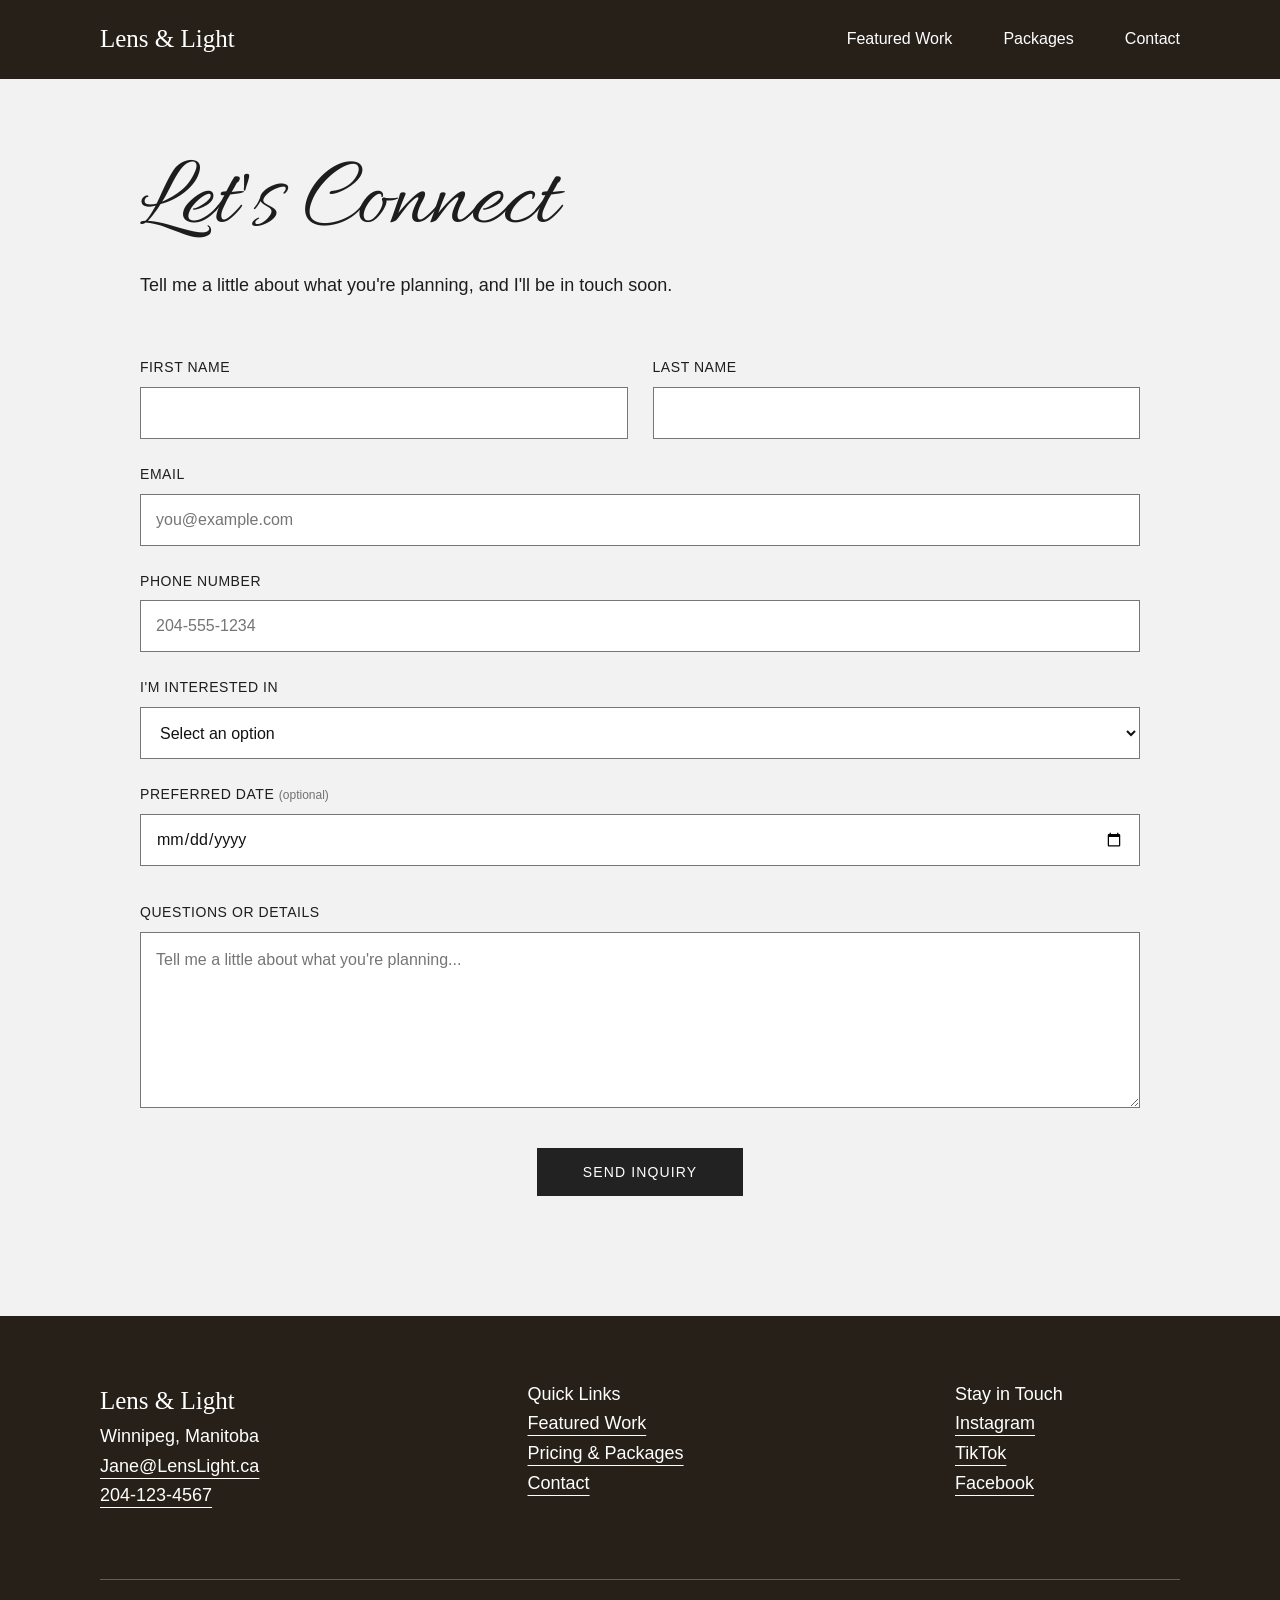
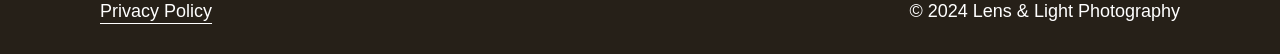
==== contact.html @ 092c78a9 "whole site" ====
<!DOCTYPE html>
<html lang="en">
<head>
	<meta charset="UTF-8">
	<meta name="viewport" content="width=device-width, initial-scale=1.0">
	<meta name="description" content="Lens & Light Photography — thoughtful photography for life's honest, luminous moments.">
    <title>Lens &amp; Light Photography | Contact</title>
    <link rel="preconnect" href="https://fonts.googleapis.com">
    <link rel="preconnect" href="https://fonts.gstatic.com" crossorigin>
    <link href="https://fonts.googleapis.com/css2?family=Allura&family=Homemade+Apple&display=swap" rel="stylesheet">
	<link rel="stylesheet" href="styles.css">
</head>
<body>
	<header id="top" class="header content-padding">
		<div class="header-content content">
			<nav class="nav" aria-label="Main navigation">
				<div class="logo-div">
					<a class="brand" href="index.html">Lens &amp; Light</a>
                    <button type="button" class="hamburger" aria-label="Open navigation menu" aria-expanded="false" aria-controls="main-navigation">
                        <svg viewBox="0 0 24 24" aria-hidden="true" focusable="false">
                            <path d="m6 9 6 6 6-6"></path>
                        </svg>
                    </button>
				</div>
                <div class="nav-links" id="main-navigation">
					<a href="weddings-featured-work.html" class="nav">Featured Work</a>
					<a href="packages.html" class="nav">Packages</a>
					<a href="#" class="nav active">Contact</a>
				</div>
			</nav>
		</div>
	</header>
    <main class="content-padding">
			<div class="content form">
                <h1 class="heading-font">Let's Connect</h1>
                <p>
                    Tell me a little about what you're planning, and I'll
                    be in touch soon.
                </p>

                <form class="contact-form">

                    <!-- First + Last Name -->
                    <div class="name-fields">

                        <div class="form-group">
                            <label for="first-name">First Name</label>
                            <input
                                type="text"
                                id="first-name"
                                name="first-name"
                                autocomplete="given-name"
                                required
                            >
                        </div>

                        <div class="form-group">
                            <label for="last-name">Last Name</label>
                            <input
                                type="text"
                                id="last-name"
                                name="last-name"
                                autocomplete="family-name"
                                required
                            >
                        </div>

                    </div>


                    <!-- Email -->
                    <div class="form-group">
                        <label for="email">Email</label>
                        <input
                            type="email"
                            id="email"
                            name="email"
                            pattern="[a-z0-9._%+-]+@[a-z0-9.-]+\.[a-z]{2,}$"
                            autocomplete="email"
                            placeholder="you@example.com"
                            required
                        >
                    </div>


                    <!-- Phone -->
                    <div class="form-group">
                        <label for="phone">Phone Number</label>
                        <input
                            type="tel"
                            id="phone"
                            name="phone"
                            autocomplete="tel"
                            placeholder="204-555-1234"
                            pattern="[0-9\s\-\(\)\+]{10,20}"
                            title="Please enter a valid phone number."
                            required
                        >
                    </div>


                    <!-- Interested In -->
                    <div class="form-group">
                        <label for="interest">I'm Interested In</label>

                        <select id="interest" name="interest" required>
                            <option value="" disabled selected>
                                Select an option
                            </option>
                            <option value="wedding">Weddings</option>
                            <option value="portraits">Portraits</option>
                            <option value="lifestyle">Lifestyle</option>
                        </select>
                    </div>


                    <!-- Date -->
                    <div class="form-group">
                        <label for="date">
                            Preferred Date
                            <span class="optional">(optional)</span>
                        </label>

                        <input
                            type="date"
                            id="date"
                            name="date"
                        >

                        <span id="date-error" class="field-error"></span>
                    </div>

                    <!-- Questions -->
                     <div class="form-group">
                        <label for="questions">Questions or Details</label>
                        <textarea
                            id="questions"
                            name="questions"
                            rows="6"
                            placeholder="Tell me a little about what you're planning..."
                        ></textarea>
                    </div>


                    <!-- Submit -->
                    <button type="submit" class="submit-button">
                        Send Inquiry
                    </button>

                </form>
            </div>
        </section>
	</main>
	<footer class="footer">
		<div class="content">
			<div class="columns">
				<div class="footer-link-section">
					<a href="index.html" class="brand">Lens & Light</a>
					<p class="no-margin">Winnipeg, Manitoba</p>
					<a href="mailto:Jane@LensLight.ca">Jane@LensLight.ca</a>
					<a href="tel:2041234567">204-123-4567</a>
				</div>
				<div class="footer-link-section">
					<p class="no-margin">Quick Links</p>
					<a href="weddings-featured-work.html">Featured Work</a>
					<a href="packages.html">Pricing & Packages</a>
					<a href="#top">Contact</a>
				</div>
				<div class="footer-link-section">
					<p class="no-margin">Stay in Touch</p>
					<a href="#">Instagram</a>
					<a href="#">TikTok</a>
					<a href="#">Facebook</a>
				</div>
			</div>
			<div class="columns">
				<div class="terms">
					<a href="#">Privacy Policy</a>
					<!-- <a href="#">Terms of Service</a> -->
				</div>
				<p class="no-margin">&copy; 2024 Lens &amp; Light Photography</p>	
			</div>
		</div>
	</footer>

    <script>
        const form = document.querySelector(".contact-form");
        const dateInput = document.querySelector("#date");
        const dateError = document.querySelector("#date-error");

        // Set today's date as the minimum selectable date
        const today = new Date();
        const year = today.getFullYear();
        const month = String(today.getMonth() + 1).padStart(2, "0");
        const day = String(today.getDate()).padStart(2, "0");

        const todayString = `${year}-${month}-${day}`;

        dateInput.min = todayString;
                		const hamburger = document.querySelector(".hamburger");
                		const navigationLinks = document.querySelector(".nav-links");

                		function toggleNavigation() {
                			const isOpen = navigationLinks.classList.toggle("is-open");
                			hamburger.setAttribute("aria-expanded", isOpen);
                			hamburger.setAttribute("aria-label", isOpen ? "Close navigation menu" : "Open navigation menu");
                		}

                		hamburger.addEventListener("click", toggleNavigation);
                		hamburger.addEventListener("keydown", (event) => {
                			if (event.key === "Enter" || event.key === " ") {
                				event.preventDefault();
                				toggleNavigation();
                			}
                		});



        form.addEventListener("submit", function (event) {

            dateError.textContent = "";

            // Only validate the date if one was entered
            if (dateInput.value) {

                const selectedDate = new Date(dateInput.value + "T00:00:00");
                const currentDate = new Date();

                // Remove the time from today's date
                currentDate.setHours(0, 0, 0, 0);

                if (selectedDate <= currentDate) {
                    event.preventDefault();

                    dateError.textContent =
                        "Please select a date in the future.";

                    dateInput.focus();
                }
            }
        });
    </script>
</body>
</html>
---- styles.css ----
:root {
    --background: #F2F2F2;
    --accent-lighter: #ded8d0;
    --accent-light: #B9A28C;
    --accent-dark: #543719;
    --header-background: #262018;
    --font-color: #1D1D1D;
    --paper: #FBF9F6;
    --line: rgba(84, 55, 25, 0.24);
}

html {
    scroll-behavior: smooth;
}

* {
    box-sizing: border-box;
    font-family: "Inter", sans-serif;
    font-size: 18px;
    color: var(--font-color);
}

body {
    line-height: 1.55;
}

h1, h2, h3, h4, h5, h6 {
    margin-top: 0;
    margin-bottom: 12px;
}

h1 {
    font-size: 100px;
    line-height: 1;
}
h2 {
    font-size: 70px;
    line-height: 1;
}
h2.smaller {
    font-size: 40px;
    font-weight: 400;
}

.heading-font {
  font-family: "Allura", cursive;
  font-weight: 400;
  font-style: normal;
}

a.nav {
    text-decoration: none;
}

main {
    min-height: 80vh;
}

.no-margin {
    margin: 0;
    padding: 0;
}

body {
    background-color: var(--background);
    margin: 0;
    width: 100%;
}

.white-menu {
    stroke: white !important;
}

.content {
    max-width: 1400px;
}
.content.form {
    max-width: 1000px;
}
.content:not(.footer *) {
    margin: 0 auto;
}
.content-padding {
    padding-left: 100px;
    padding-right: 100px;
}
.content-margin {
    margin-left: 100px;
    margin-right: 100px;
}

.header {
    padding-top: 18px;
    padding-bottom: 18px;
}
.header.home {
    position: relative;
    isolation: isolate;
    background-image: url("images/hero.jpg");
    background-repeat: no-repeat;
    background-size: cover;
    background-position: right center; 
    height: 960px;
}
.header.home::before {
    position: absolute;
    inset: 0;
    z-index: -1;
    background: linear-gradient(180deg, rgba(215, 211, 202, 0.3) 0%, rgba(4, 4, 4, 0.08) 42%, rgba(0, 0, 0, 0.64) 100%);
    content: "";
}
.header:not(.home) {
    background-color: var(--header-background);
    color: white;
}
.header-content {
    display: flex;
    flex-direction: column;
    gap: 50px;
    height: 100%;
}
.nav {
    display: flex;
    flex-direction: row;
    justify-content: space-between;
    align-items: center;
    font-size: 16px;
}
.logo-div {
    display: flex;
}
.brand {
    text-decoration: none;
    font-family: "Homemade Apple", cursive;
    font-weight: 400;
    font-style: normal;
    font-size: 25px;
    line-height: 170%;
}
.hamburger {
    visibility: hidden;
    cursor: pointer;
}
.nav-links {
    display: flex;
    flex-direction: row;
    /* gap: clamp(1rem, 2.5rem, 2.5rem); */
    gap: 4vw;
    width: fit-content;
    flex-wrap: wrap;
}
.nav .brand, .nav-links a {
    width: fit-content;
}
.header .nav-links a {
    position: relative;
    text-decoration: none;
}
.header .nav-links a::after {
    position: absolute;
    right: 0;
    bottom: -6px;
    left: 0;
    height: 1.5px;
    background-color: currentColor;
    content: "";
    transform: scaleX(0);
    transform-origin: right;
    transition: transform 0.25s ease;
}
.header .nav-links a:hover::after,
.header .nav-links a:focus-visible::after {
    transform: scaleX(1);
    transform-origin: left;
}
.header:not(.home) .nav .brand, .header:not(.home) .nav-links a {
    color: white;
}

.page-intro {
    margin: 0 auto;
    padding-top: 96px;
    padding-bottom: 36px;
}
.page-intro h1 {
    margin-bottom: 8px;
    font-size: 82px;
    line-height: 1.4;
}
.page-intro p {
    margin: 0 auto;
    font-size: 18px;
}
.page-intro .section-kicker {
    color: var(--accent-dark);
}
.tabs-section {
    padding-top: 50px;
    padding-bottom: 70px;
}
.tabs-section.mobile {
    display: none;
}

.hero-copy {
    max-width: 760px;
    margin-top: auto;
    padding-bottom: 88px;
    color: white;
}
.hero-copy h1,
.hero-copy p {
    color: white;
}
.hero-copy h1 {
    max-width: 1000px;
    font-size: 92px;
    margin-bottom: 12px;
    line-height: 0.95;
}
.hero-eyebrow,
.section-kicker {
    margin: 0 0 14px;
    color: var(--accent-dark);
    font-size: 13px;
    font-weight: 600;
    letter-spacing: 0.16em;
    line-height: 1.2;
    text-transform: uppercase;
}
.hero-intro {
    max-width: 470px;
    margin: 0 0 28px;
    font-size: 19px;
    line-height: 1.45;
}
.hero-actions {
    display: flex;
    align-items: center;
    gap: 26px;
}
.hero-button {
    padding: 13px 22px;
    border: 1px solid white;
    color: white;
    font-size: 14px;
    letter-spacing: 0.08em;
    text-decoration: none;
    text-transform: uppercase;
    transition: background-color 0.25s ease, color 0.25s ease;
}
.hero-button:hover,
.hero-button:focus-visible {
    background-color: white;
    color: var(--header-background);
}
.hero-text-link {
    color: white;
    font-size: 15px;
    text-underline-offset: 5px;
}
.hero-text-link span {
    color: inherit;
    display: inline-block;
    margin-left: 5px;
    transition: transform 0.25s ease;
}
.hero-text-link:hover span,
.hero-text-link:focus-visible span {
    transform: translate(3px, -3px);
}

#about {
    background-color: var(--paper);
    border-bottom: 1px solid var(--line);
}
#about .content {
    display: flex;
    flex-direction: row;
    gap: 50px;
    align-items: center;
    justify-content: space-between;
}
.top-padding { 
    padding-top: 100px;
}
.t-b-padding { 
    padding-top: 100px;
    padding-bottom: 100px;
}
.bottom-padding {
    padding-bottom: 180px;
}
#about .left {
    display: flex;
    flex-direction: column;
    flex: 1;
    gap: 18px;
}
#about .right {
    display: flex;
    align-items: center;
    width: 400px;
}
#about .right img {
    display: block;
    width: min(400px, 100%);
    height: 520px;
    object-fit: cover;
    box-shadow: 18px 18px 0 var(--accent-light);
}
.about-heading h4 {
    color: var(--accent-dark);
    font-size: 16px;
    font-weight: 500;
    letter-spacing: 0.03em;
}
.about-content {
    max-width: 600px;
}
.about-content p {
    margin: 0 0 16px;
}
.about-content p:last-child {
    margin-bottom: 0;
}


/* Image carousel */
.carousel {
    position: relative;
    width: 100%;
    max-width: 1200px;
    margin: 0 auto;

    display: flex;
    align-items: center;
}
.carousel-track-container {
    width: 100%;
    overflow: hidden;
    background-color: var(--accent-lighter);
    padding-top: 20px;
    padding-bottom: 20px;
}
.carousel-track {
    display: flex;

    transition: transform 0.5s ease;
}
.carousel-slide {
    flex: 0 0 100%;
    width: 100%;
    overflow: hidden;
}
.carousel-slide img {
    display: block;
    width: auto;
    height: 550px;
    max-width: none;
    position: relative;
    left: 50%;
    transform: translateX(-50%);
}
/* ---------- Arrows ---------- */
.carousel-button {
    position: absolute;
    top: 50%;
    transform: translateY(-50%);
    z-index: 2;

    width: 50px;
    height: 50px;

    border: none;
    border-radius: 50%;

    background: var(--background);
    color: #222;

    font-size: 25px;
    line-height: 1;

    cursor: pointer;

    display: flex;
    align-items: center;
    justify-content: center;

    transition:
        background 0.3s ease,
        opacity 0.3s ease;
}
.carousel-button:hover {
    background: white;
    box-shadow: 0 4px 16px rgba(29, 29, 29, 0.16);
}
.carousel-button:focus-visible {
    outline: 2px solid var(--accent-dark);
    outline-offset: 3px;
}
.carousel-button-left {
    left: 20px;
}
.carousel-button-right {
    right: 20px;
}



#preview {
    display: flex;
    flex-direction: column;
    gap: 10px;
    background-color: var(--background);
}
.section-heading {
    display: flex;
    align-items: baseline;
    justify-content: space-between;
    gap: 24px;
}
.section-heading .section-kicker {
    flex-shrink: 0;
    margin-bottom: 0;
    color: var(--accent-dark);
}

.footer {
    background-color: var(--header-background);
    padding: 64px 100px 28px;
}
.footer .content {  
    display: flex;
    flex-direction: column;
    gap: 20px;
    margin: 0 auto;
}
.footer .columns {
    display: flex;
    flex-direction: row;
    justify-content: space-between;
    gap: 40px;
}
.footer-link-section {
    display: flex;
    flex-direction: column;
    width: 225px;
    line-height: 165%;
}
.footer .columns * {
    color: white;
}
.footer-link-section a, .footer .terms a {
    color: white;
    text-underline-offset: 25%;
}
.footer .terms {
    display: flex;
    flex-direction: row;
    gap: 20px;
}
.footer .columns:last-child {
    align-items: flex-end;
    margin-top: 48px;
    padding-top: 18px;
    border-top: 1px solid rgba(255, 255, 255, 0.28);
}


/* Featured Work Pages */

.featured-tabs {
    display: flex;
    flex-direction: row;
    gap: 16px;
    padding-top: 0;
    padding-bottom: 22px;
}
.featured-tabs a {
    position: relative;
    padding: 8px 18px;
    color: var(--accent-dark);
    letter-spacing: 0.08em;
    text-transform: uppercase;
    border-radius: 8px 8px 0 0;
    border-bottom: 1px solid var(--accent-light);
}
.featured-tabs a::after {
    position: absolute;
    right: 0;
    bottom: 0;
    left: 0;
    height: 1.5px;
    background-color: currentColor;
    content: "";
    transform: scaleX(0);
    transform-origin: right;
    transition: transform 0.25s ease;
}
.featured-tabs a.active {
    background-color: var(--accent-light);
    color: var(--font-color);
}
.featured-tabs a:hover:not(.active),
.featured-tabs a:focus-visible:not(.active) {
    background-color: var(--accent-lighter);
}
.featured-tabs a:hover:not(.active)::after,
.featured-tabs a:focus-visible:not(.active)::after {
    transform: scaleX(1);
    transform-origin: left;
}
.gallery {
    width: 100%;
    box-sizing: border-box;
    display: flex;
    gap: 10px;
    padding: 28px 0 70px;
}
.gallery-column {
    flex: 1;
    min-width: 300px;
    max-width: 500px;
    display: flex;
    flex-direction: column;
    gap: 10px;
    overflow: hidden;
}
.gallery-column img {
    width: 100%;
    max-width: 600px;
    height: auto;
    display: block;
    transition: filter 0.3s ease, transform 0.3s ease;
}
.gallery-column img:hover {
    filter: brightness(1.06);
    transform: scale(1.015);
}

/* Packages Page */

.package-section {
    margin-top: 20px;
    margin-bottom: 200px;
    padding: 0 90px 55px;
    border: 2px solid #333;
    position: relative;
}
.package-section.last {
    margin-bottom: 50px;
}
.title-wrapper {
    position: relative;
    text-align: center;
    margin-top: -38px;
    margin-bottom: 32px;
}
.title {
    display: inline-block;
    padding: 0 75px;
    background: var(--background);
    font-size: 64px;
    line-height: 1;
    position: relative;
}
.intro {
    text-align: center;
    margin: 0 auto 72px;
    font-size: 20px;
    max-width: 1050px;
    line-height: 1.4;
}
.packages {
    display: grid;
    column-gap: 70px;
}
.packages.three {
    grid-template-columns: repeat(3, minmax(0, 1fr));
}
.packages.two {
    grid-template-columns: repeat(2, minmax(0, 1fr));
}
.package {
    min-width: 0;
}
.price {
    text-align: center;
    font-size: 24px;
    margin-bottom: 13px;
}
.package-name {
    border-top: 1px solid #777;
    border-bottom: 1px solid #777;
    padding: 7px 0 11px;
    text-align: center;
    font-size: 34px;
    font-weight: 500;
    font-style: italic;
}
.description {
    margin: 17px 0 25px;
    line-height: 1.25;
}
.features {
    margin: 0;
    padding-left: 18px;
    font-size: 17px;
    line-height: 1.28;
}
.features li {
    padding-left: 1px;
    margin: 0;
}


/* Contact form */
.form h1 {
    margin-top: 75px;
}
.form > p {
    padding-bottom: 40px;
}
.contact-form-section {
    width: 100%;
    padding: 100px 20px;
    background: #f2eee8;
}

.contact-form-container {
    width: min(800px, 100%);
    margin: 0 auto;
}


/* ---------- Heading ---------- */

.form-heading {
    text-align: center;
    margin-bottom: 50px;
}

.form-heading h2 {
    margin: 0 0 15px;

    font-family: "Ballet", "Brush Script MT", cursive;
    font-size: 52px;
    font-weight: 400;
}

.form-heading p {
    max-width: 600px;
    margin: 0 auto;

    font-family: Georgia, "Times New Roman", serif;
    font-size: 18px;
    line-height: 1.5;
}


/* ---------- Form ---------- */
.field-error {
    color: #a33;
    font-size: 13px;
    margin-top: 3px;
}

.contact-form {
    display: flex;
    flex-direction: column;
    gap: 25px;
    margin-bottom: 120px;
}


/* ---------- First + Last Name ---------- */

.name-fields {
    display: grid;
    grid-template-columns: 1fr 1fr;
    gap: 25px;
}


/* ---------- Individual Fields ---------- */

.form-group {
    display: flex;
    flex-direction: column;
    gap: 8px;
}

.form-group label {
    font-size: 14px;
    letter-spacing: 0.04em;
    text-transform: uppercase;
}

.optional {
    font-size: 12px;
    text-transform: none;
    letter-spacing: 0;
    opacity: 0.6;
}


/* ---------- Inputs ---------- */

.form-group input,
.form-group select {
    width: 100%;
    height: 52px;

    padding: 0 15px;

    border: 1px solid #777;
    border-radius: 0;

    background: #fff;
    color: #111;

    font-family: inherit;
    font-size: 16px;

    outline: none;

    transition:
        border-color 0.2s ease,
        box-shadow 0.2s ease;
}


/* ---------- Select ---------- */

.form-group select {
    cursor: pointer;
    appearance: auto;
}


/* ---------- Focus ---------- */

.form-group input:focus,
.form-group select:focus {
    border-color: #222;
    box-shadow: 0 0 0 2px rgba(0, 0, 0, 0.08);
}

/* ---------- Textarea ---------- */
.form-group textarea {
    width: 100%;
    min-height: 150px;
    padding: 15px;

    border: 1px solid #777;
    border-radius: 0;

    background: #fff;
    color: #111;

    font-family: inherit;
    font-size: 16px;
    line-height: 1.5;

    resize: vertical;
    outline: none;

    transition:
        border-color 0.2s ease,
        box-shadow 0.2s ease;
}

.form-group textarea:focus {
    border-color: #222;
    box-shadow: 0 0 0 2px rgba(0, 0, 0, 0.08);
}


/* ---------- Submit ---------- */

.submit-button {
    align-self: center;

    margin-top: 15px;
    padding: 15px 45px;

    border: 1px solid #222;
    background: #222;
    color: white;

    font-family: inherit;
    font-size: 14px;
    letter-spacing: 0.08em;
    text-transform: uppercase;

    cursor: pointer;

    transition:
        background 0.2s ease,
        color 0.2s ease;
}

.submit-button:hover {
    background: transparent;
    color: #222;
}


/* Back to top */

.back-to-top {
    display: flex;
    justify-content: center;
    padding: 60px 0;
}
.back-to-top a {
    display: flex;
    flex-direction: column;
    align-items: center;
    gap: 8px;
    text-decoration: none;
    font-size: 14px;
    letter-spacing: 0.1em;
    text-transform: uppercase;
    transition: opacity 0.3s ease;
    padding: 10px 20px;
    border-radius: 5px;
}
.back-to-top a:hover span:not(.arrow) {
    text-decoration: underline;
    text-decoration-thickness: 1.5px;
    text-underline-offset: 25%;
    
}
.arrow {
    font-size: 24px;
    line-height: 1;
}


/* ---------- Mobile ---------- */

@media (max-width: 600px) {

    .contact-form-section {
        padding: 70px 20px;
    }

    .form-heading h2 {
        font-size: 44px;
    }

    .name-fields {
        grid-template-columns: 1fr;
        gap: 25px;
    }

}


@media (max-width: 1265px) {
    #about .content{
        gap: 25px;
    }
    #about .right img {
        width: 380px;
    }
    .header.home {
        background-image: url("images/hero-med.jpg");
    }
}

@media (max-width: 1050px) {
    .title-wrapper {
        margin-top: -26px;
    }
    .gallery {
        flex-wrap: wrap;
    }
    .gallery-column {
        flex: 0 0 calc(50% - 5px);
        max-width: none;
    }
    .hide-column {
        display: none;
    }
    h1 {
        font-size: 75px;
    }
    .nav:not(.header *, .featured-tabs *) {
        font-size: 18px;
    }
    .content-padding {
        padding-left: 50px;
        padding-right: 50px;
    }
    .top-padding {
        padding-top: 80px;
    }
    .t-b-padding { 
        padding-top: 80px;
        padding-bottom: 80px;
    }
    .content-margin  {
        margin-left: 50px;
        margin-right: 50px;
    }
    .footer-link-section {
        width: fit-content;
        min-width: 120px;
    }
    .footer .columns * {
        font-size: 16px;
    }
    #about .content {
        flex-direction: column;
    }
    #about .right img {
        margin: 0 auto;
    }
    .footer {
        padding: 40px 50px;
    }

    /* Packages page */
    .package-section {
        margin: 30px;
        padding: 0 45px 45px;
    }

    .packages {
        column-gap: 40px;
    }

    .title {
        font-size: 52px;
        padding: 0 45px;
    }

    .intro {
        font-size: 19px;
        margin-bottom: 55px;
    }
}

@media (max-width: 800px) {
    h1 {
        font-size: 62px;
    }
    .form h1 {
        margin-top: 50px;
    }
    .featured-tabs a {
        font-size: 16px;
    }
    .header .nav {
        position: relative;
    }
    h2 {
        font-size: 55px;
    }
    h2.smaller {
        font-size: 34px;
    }
    .header .nav-links {
        display: none;
    }
    .header .nav-links.is-open {
        display: flex;
        flex-direction: column;
        position: absolute;
        top: calc(100% + 18px);
        right: -8px;
        z-index: 10;
        width: min(260px, calc(100vw - 50px));
        padding: 14px;
        background-color: rgba(251, 249, 246, 0.96);
        align-items: flex-start;
        gap: 4px;
        border: 1px solid rgba(84, 55, 25, 0.16);
        border-radius: 2px;
        box-shadow: 0 18px 45px rgba(29, 29, 29, 0.2);
        backdrop-filter: blur(12px);
        animation: menu-reveal 0.25s ease-out both;
    }
    .header:not(.home) .nav-links.is-open {
        background-color: var(--header-background);
        border-color: rgba(255, 255, 255, 0.18);
    }
    .header .nav-links.is-open a {
        display: flex;
        align-items: center;
        width: 100%;
        min-height: 48px;
        padding: 0 12px;
        color: var(--accent-dark);
        font-size: 15px;
        letter-spacing: 0.08em;
        text-transform: uppercase;
        transition: background-color 0.2s ease, color 0.2s ease, padding-left 0.2s ease;
    }
    .header:not(.home) .nav-links.is-open a {
        color: white;
    }
    .header .nav-links.is-open a::after {
        display: none;
    }
    .header .nav-links.is-open a:hover,
    .header .nav-links.is-open a:focus-visible {
        padding-left: 18px;
        background-color: rgba(84, 55, 25, 0.1);
    }
    .header:not(.home) .nav-links.is-open a:hover,
    .header:not(.home) .nav-links.is-open a:focus-visible {
        background-color: rgba(255, 255, 255, 0.1);
    }
    .header .hamburger {
        width: 34px;
        height: 34px;
        padding: 5px;
        border: 0;
        background: transparent;
        color: white;
        appearance: none;
        transition: transform 0.25s ease;
    }
    .header.home .hamburger {
        color: var(--font-color);
    }
    .header.home .hamburger svg {
        stroke: var(--font-color);
    }
    .header:not(.home) .hamburger svg {
        stroke: white;
    }
    .header .hamburger svg {
        display: block;
        width: 100%;
        height: 100%;
        fill: none;
        stroke-linecap: round;
        stroke-linejoin: round;
        stroke-width: 2;
    }
    .header .hamburger:hover,
    .header .hamburger:focus-visible {
        transform: translateY(3px);
        background-color: transparent;
        outline: none;
    }
    .header .hamburger[aria-expanded="true"] {
        transform: rotate(180deg);
    }
    .header .hamburger[aria-expanded="true"]:hover,
    .header .hamburger[aria-expanded="true"]:focus-visible {
        transform: rotate(180deg) translateY(3px);
    }
    .header .logo-div {
        display: flex;
        flex-direction: row;
        justify-content: space-between;
        width: 100%;
    }
    .header .hamburger {
        visibility: visible;
    }
    .header.home {
        height: 760px;
    }
    .page-intro {
        padding-top: 68px;
        padding-bottom: 24px;
    }
    .page-intro h1 {
        font-size: 62px;
    }
    .hero-copy {
        padding-bottom: 48px;
    }
    .hero-copy h1 {
        font-size: 68px;
    }
    .hero-intro {
        font-size: 17px;
    }
    .footer .columns {
        flex-direction: column;
        gap: 24px;
    }
    .footer .columns:last-child {
        align-items: flex-start;
    }
    .section-heading {
        display: block;
    }
    .section-heading .section-kicker {
        margin-bottom: 10px;
    }
    .bottom-padding {
        padding-bottom: 120px;
    }

    /* Image carousel */
    .carousel-slide img {
        height: 450px;
    }
    .carousel-button {
        width: 42px;
        height: 42px;
        font-size: 20px;
    }
    .carousel-button-left {
        left: 10px;
    }
    .carousel-button-right {
        right: 10px;
    }

    /* Packages page */
    .package-section {
        margin: 20px;
        padding: 0 30px 40px;
    }

    .packages.two, .packages.three {
        grid-template-columns: repeat(1, minmax(0, 1fr));
        row-gap: 50px;
    }

    .title-wrapper {
        margin-bottom: 30px;
    }

    .title {
        font-size: 46px;
        padding: 0 30px;
    }

    .intro {
        font-size: 18px;
        margin-bottom: 45px;
    }
}

@media (max-width: 710px) {
    .gallery-column {
        flex-basis: 100%;
    }
    .featured-tabs a {
        font-size: 14px;
    }
    .header.home {
        background-image: url("images/hero-sm.jpg");
    }
}

@media (max-width: 540px) {
    .hero-copy h1 {
        font-size: 56px;
    }
}

@media (max-width: 500px) {
    .title-wrapper {
        margin-top: -20px;
    }
    .brand {
        font-size: 22px;
    }
    .header:not(.home) {
        padding-top: 12px;
        padding-bottom: 12px;
    }
    .header .nav-links.is-open {
        top: calc(100% + 12px);
    }
    .hero-copy h1 {
        font-size: 50px;
    }
    .featured-tabs {
        gap: 10px;
    }
    .tabs-section.package-page {
        padding-top: 0;
    }
    .tabs-section.package-page .featured-tabs {
        flex-direction: column;
        padding-bottom: 30px;
        margin-top: -10px;
    }
    .tabs-section.package-page .featured-tabs a.active {
        background-color: var(--background);
        color: var(--accent-dark);
    }
    .tabs-section.package-page .featured-tabs a:hover,
    .tabs-section.package-page .featured-tabs a:focus-visible {
        background-color: var(--accent-lighter);
    }
    .tabs-section.package-page .featured-tabs a:hover::after,
    .tabs-section.package-page .featured-tabs a:focus-visible::after {
        transform: scaleX(1);
        transform-origin: left;
    }
    .page-intro {
        padding-bottom: 50px;
    }
    .tabs-section.mobile {
        display: block;
        padding-top: 10px;
        padding-bottom: 0;
    }
    .tabs-section:not(.mobile, .package-page) {
        display: none;
    }
    h2 {
        font-size: 44px;
    }
    .content-padding {
        padding-left: 25px;
        padding-right: 25px;
    }
    .top-padding {
        padding-top: 60px;
    }
    .t-b-padding { 
        padding-top: 60px;
        padding-bottom: 60px;
    }
    h1 {
        font-size: 56px;
    }
    .page-intro h1 {
        font-size: 46px;
    }
    .hero-actions {
        align-items: flex-start;
        flex-direction: column;
        gap: 18px;
    }
    .content-margin  {
        margin-left: 25px;
        margin-right: 25px; 
    }
    #about .right img {
        width: 90vw;
        height: 400px;
    }

    /* Packages page */
    .package-section {
        margin: 12px;
        padding: 0 20px 30px;
    }
    section {
        scroll-margin-top: 70px;
    }

    .title {
        font-size: 38px;
        padding: 0 20px;
    }

    .intro {
        font-size: 16px;
    }

    .description,
    .features {
        font-size: 16px;
    }

    .price {
        font-size: 22px;
    }
}

@keyframes menu-reveal {
    from {
        opacity: 0;
        transform: translateY(-8px) scale(0.98);
    }
    to {
        opacity: 1;
        transform: translateY(0) scale(1);
    }
}
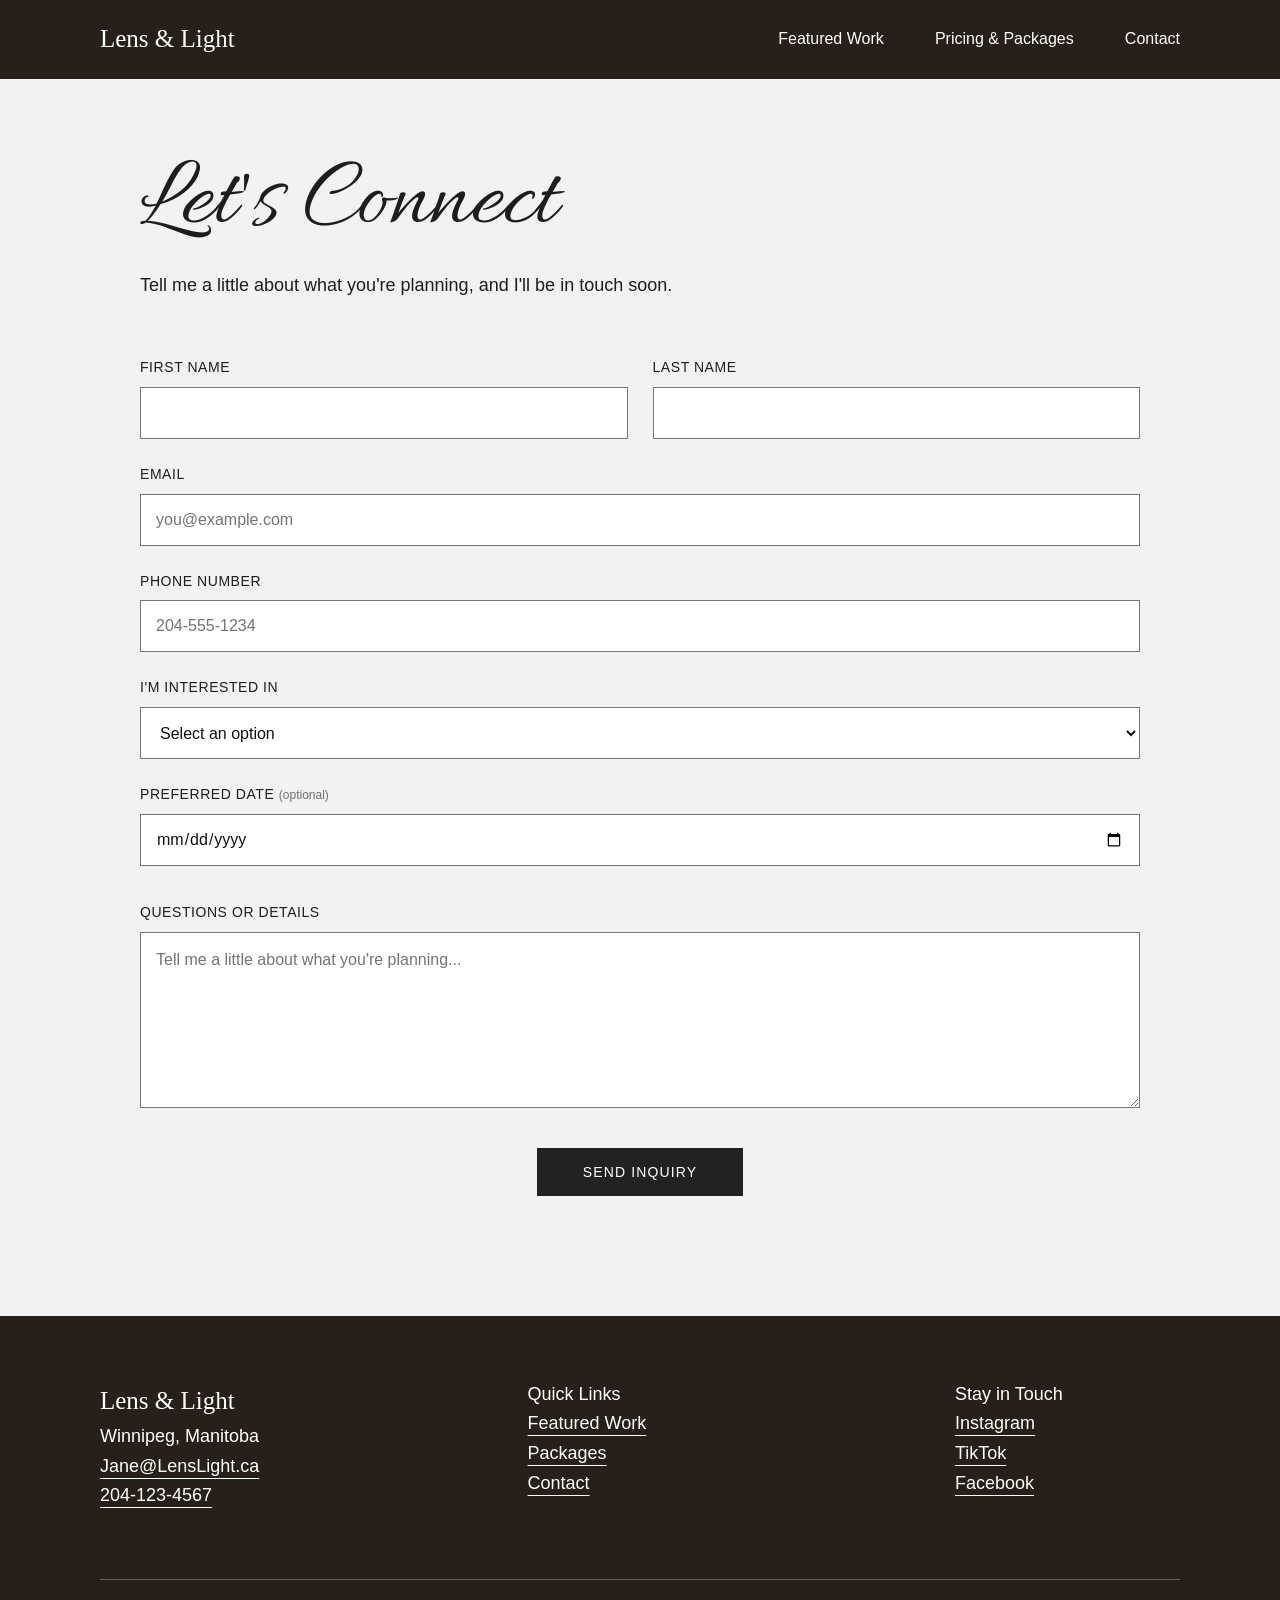
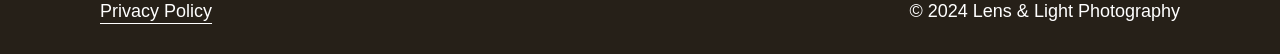
==== commit 708d2a17: "updated footer" ====
--- a/contact.html
+++ b/contact.html
@@ -24,7 +24,7 @@
 				</div>
                 <div class="nav-links" id="main-navigation">
 					<a href="weddings-featured-work.html" class="nav">Featured Work</a>
-					<a href="packages.html" class="nav">Packages</a>
+					<a href="packages.html" class="nav">Pricing &amp; Packages</a>
 					<a href="#" class="nav active">Contact</a>
 				</div>
 			</nav>
@@ -163,7 +163,7 @@
 				<div class="footer-link-section">
 					<p class="no-margin">Quick Links</p>
 					<a href="weddings-featured-work.html">Featured Work</a>
-					<a href="packages.html">Pricing & Packages</a>
+					<a href="packages.html">Packages</a>
 					<a href="#top">Contact</a>
 				</div>
 				<div class="footer-link-section">
--- a/styles.css
+++ b/styles.css
@@ -258,6 +258,9 @@
     color: white;
     font-size: 15px;
     text-underline-offset: 5px;
+}
+.hero-text-link svg {
+    stroke: white;
 }
 .hero-text-link span {
     color: inherit;
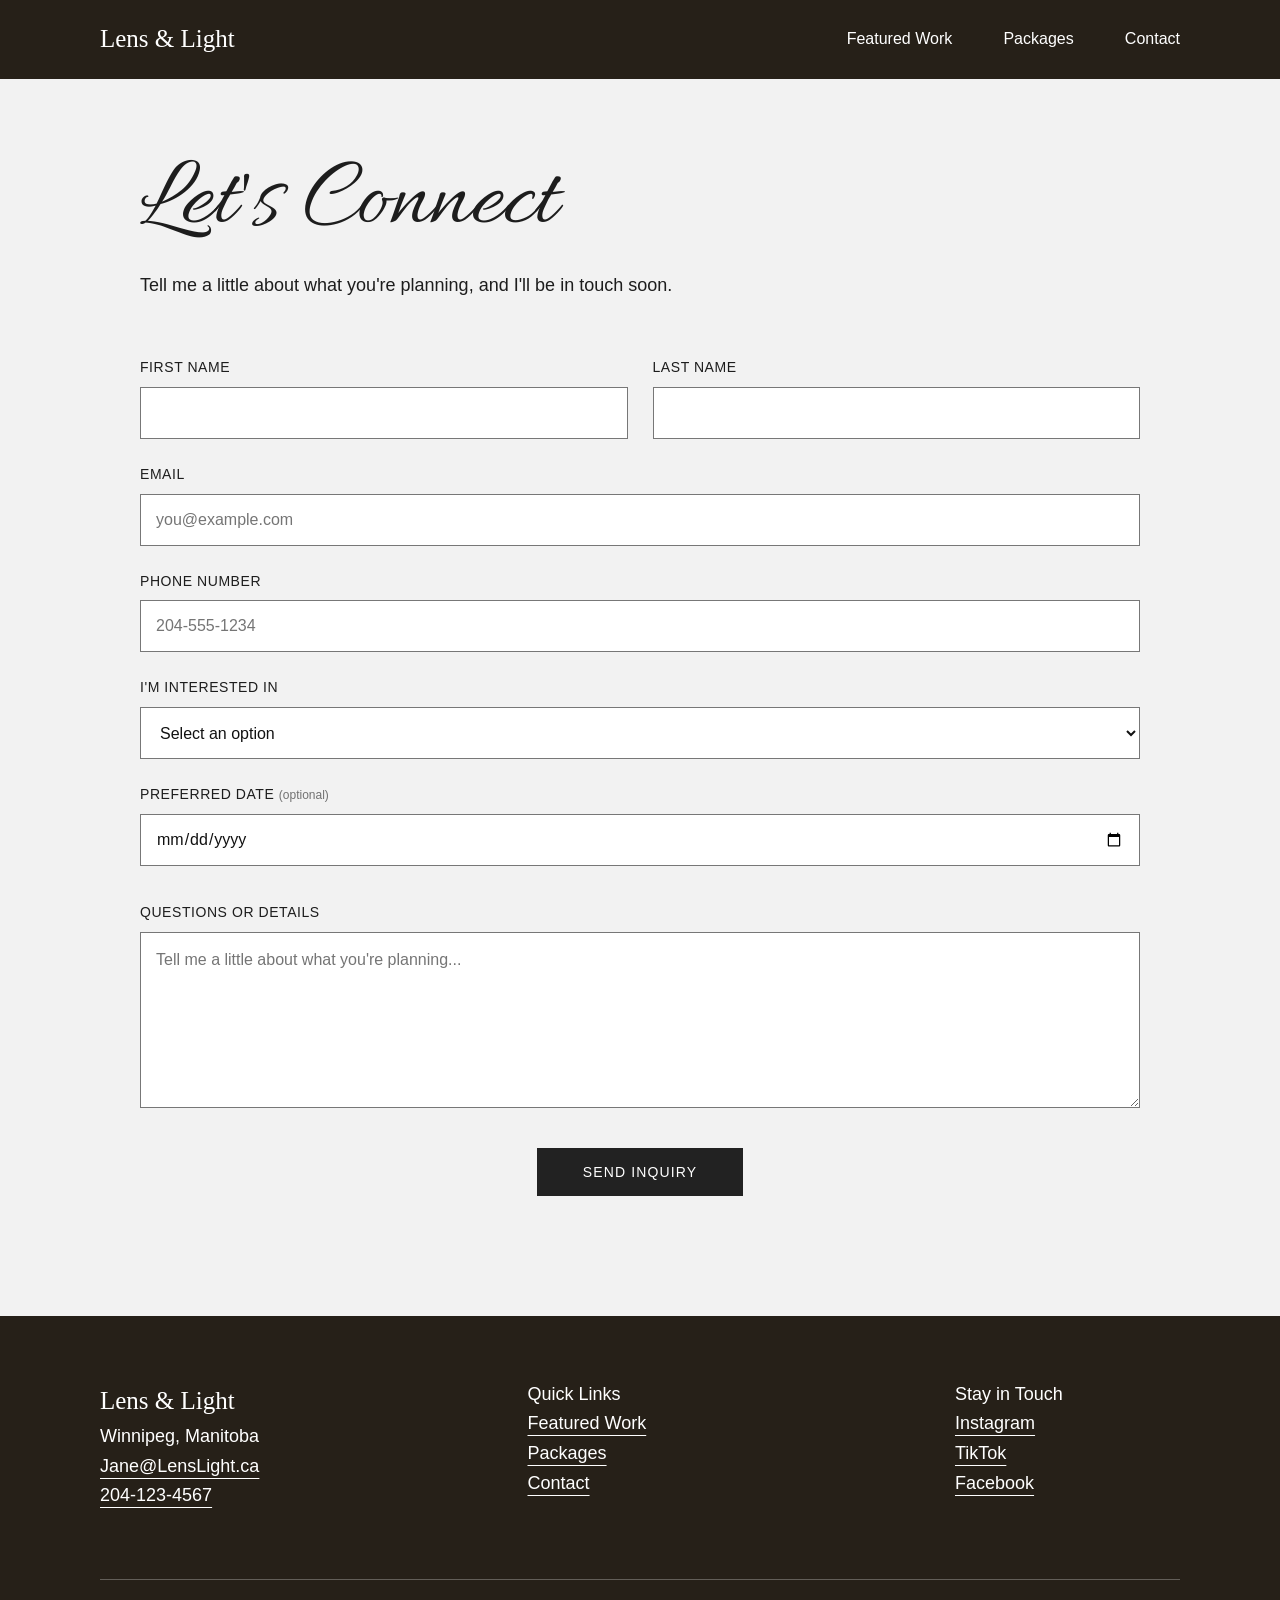
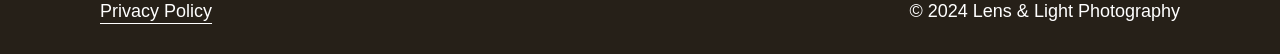
==== commit 258c8dbb: "updated header" ====
--- a/contact.html
+++ b/contact.html
@@ -24,7 +24,7 @@
 				</div>
                 <div class="nav-links" id="main-navigation">
 					<a href="weddings-featured-work.html" class="nav">Featured Work</a>
-					<a href="packages.html" class="nav">Pricing &amp; Packages</a>
+					<a href="packages.html" class="nav">Packages</a>
 					<a href="#" class="nav active">Contact</a>
 				</div>
 			</nav>
@@ -93,7 +93,7 @@
                             autocomplete="tel"
                             placeholder="204-555-1234"
                             pattern="[0-9\s\-\(\)\+]{10,20}"
-                            title="Please enter a valid phone number."
+                            title="Please enter a valid phone number"
                             required
                         >
                     </div>
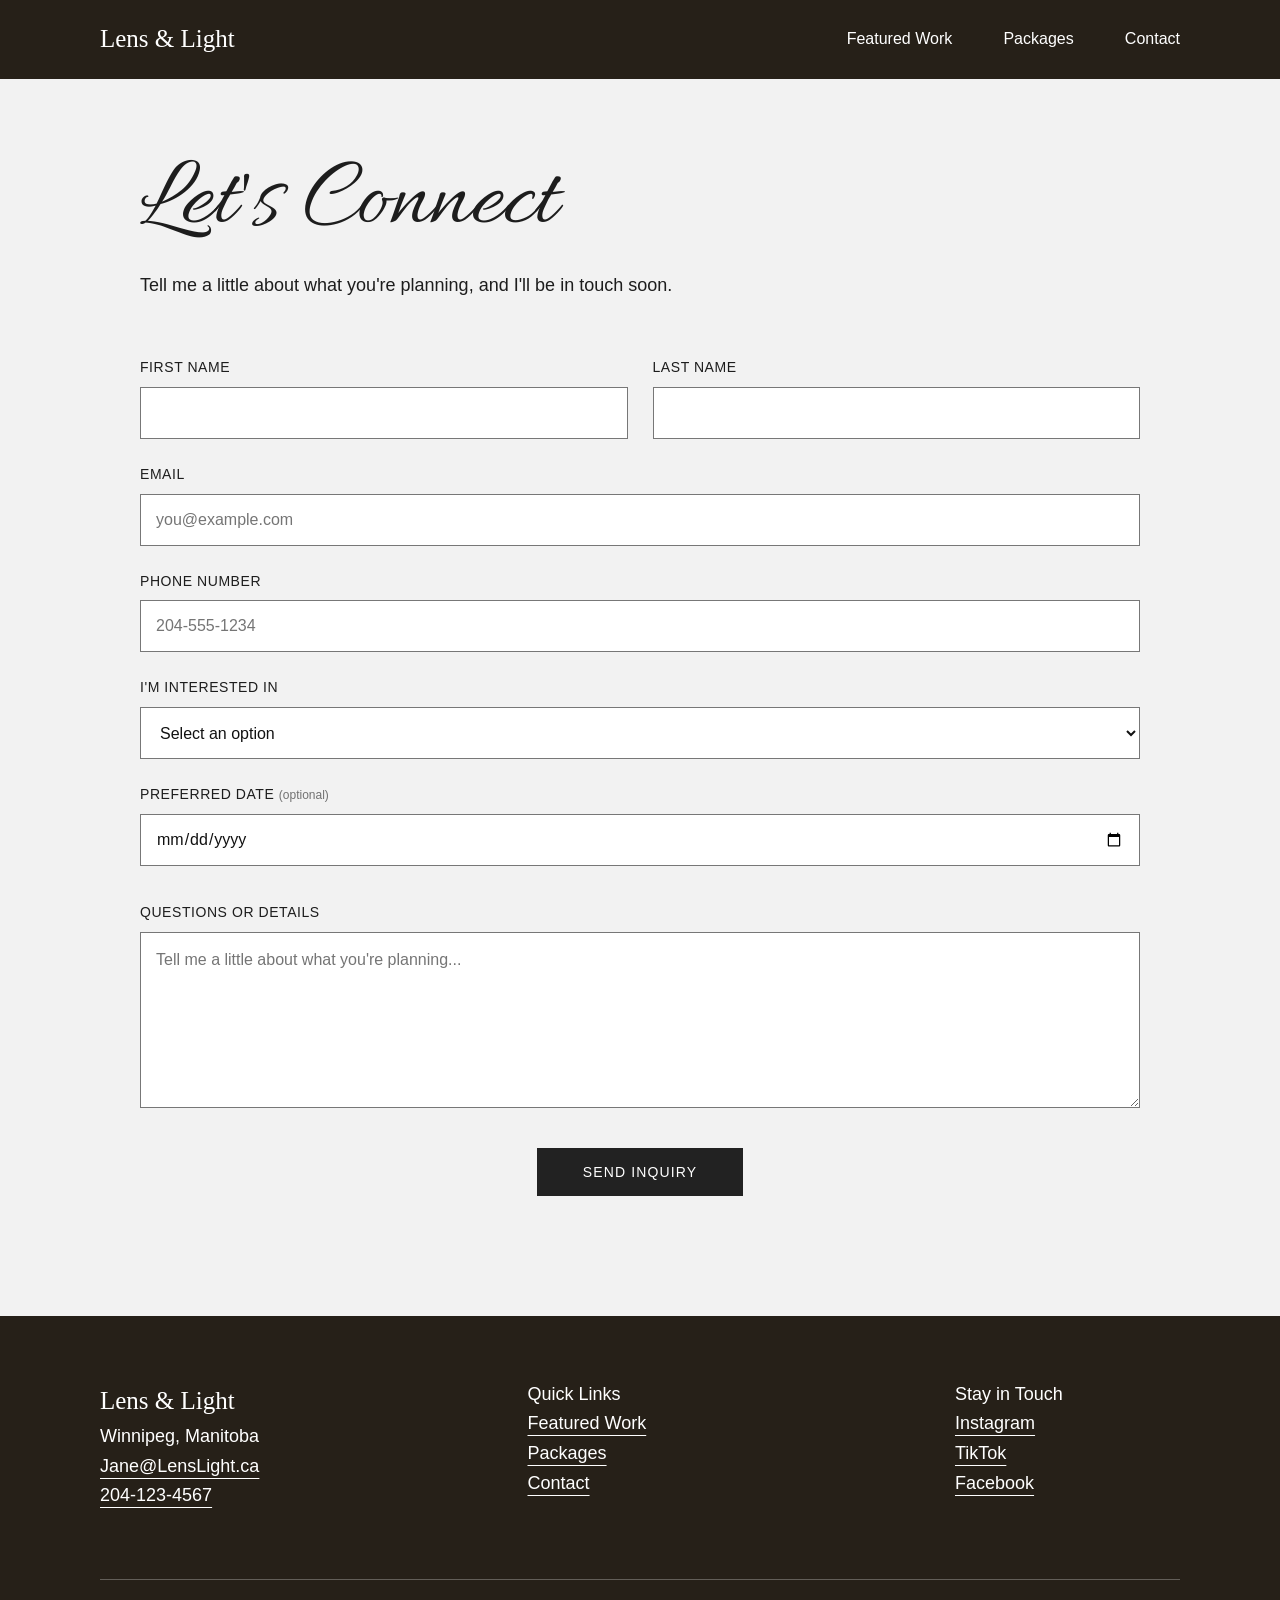
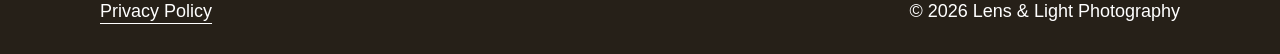
==== commit ec661600: "update footer" ====
--- a/contact.html
+++ b/contact.html
@@ -178,15 +178,22 @@
 					<a href="#">Privacy Policy</a>
 					<!-- <a href="#">Terms of Service</a> -->
 				</div>
-				<p class="no-margin">&copy; 2024 Lens &amp; Light Photography</p>	
+				<p class="no-margin">&copy; 2026 Lens &amp; Light Photography</p>	
 			</div>
 		</div>
 	</footer>
+
+	<div class="contact-toast" id="contact-toast" role="alert" aria-live="polite" hidden>
+		<p>Thanks for your message. I'll get back to you as soon as I can!</p>
+		<button type="button" class="contact-toast-close" aria-label="Close confirmation message">&times;</button>
+	</div>
 
     <script>
         const form = document.querySelector(".contact-form");
         const dateInput = document.querySelector("#date");
         const dateError = document.querySelector("#date-error");
+        const contactToast = document.querySelector("#contact-toast");
+        const contactToastClose = document.querySelector(".contact-toast-close");
 
         // Set today's date as the minimum selectable date
         const today = new Date();
@@ -238,6 +245,16 @@
                     dateInput.focus();
                 }
             }
+
+            if (!event.defaultPrevented) {
+                event.preventDefault();
+                contactToast.hidden = false;
+                contactToastClose.focus();
+            }
+        });
+
+        contactToastClose.addEventListener("click", function () {
+            contactToast.hidden = true;
         });
     </script>
 </body>
--- a/styles.css
+++ b/styles.css
@@ -807,6 +807,50 @@
 .submit-button:hover {
     background: transparent;
     color: #222;
+}
+
+.contact-toast {
+    position: fixed;
+    right: 24px;
+    bottom: 24px;
+    z-index: 20;
+    display: flex;
+    align-items: flex-start;
+    gap: 22px;
+    width: min(440px, calc(100vw - 32px));
+    padding: 20px 18px 20px 22px;
+    border-left: 4px solid var(--accent-dark);
+    background: var(--paper);
+    box-shadow: 0 12px 35px rgba(38, 32, 24, 0.2);
+}
+
+.contact-toast[hidden] {
+    display: none;
+}
+
+.contact-toast p {
+    margin: 0;
+    font-size: 16px;
+    line-height: 1.45;
+}
+
+.contact-toast-close {
+    flex: 0 0 auto;
+    width: 28px;
+    height: 28px;
+    margin: -6px -4px 0 0;
+    padding: 0;
+    border: 0;
+    background: transparent;
+    color: var(--accent-dark);
+    cursor: pointer;
+    font-size: 26px;
+    line-height: 1;
+}
+
+.contact-toast-close:hover,
+.contact-toast-close:focus-visible {
+    color: var(--font-color);
 }
 
 
@@ -1287,4 +1331,4 @@
         opacity: 1;
         transform: translateY(0) scale(1);
     }
-}+}
